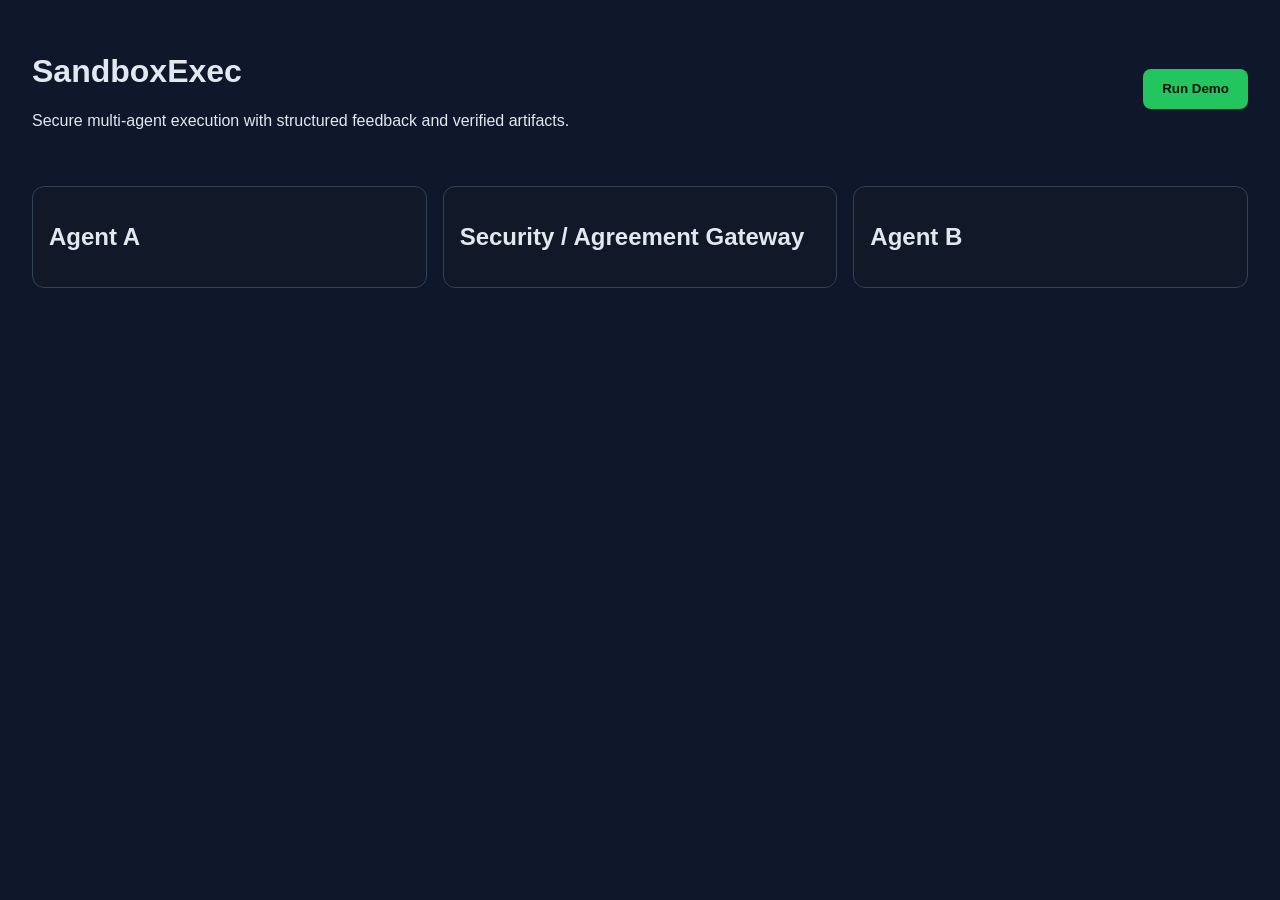
==== templates/index.html @ 67577332 "Build SandboxExec MVP" ====
<!doctype html>
<html lang="en">
  <head>
    <meta charset="UTF-8" />
    <meta name="viewport" content="width=device-width, initial-scale=1.0" />
    <title>SandboxExec</title>
    <link rel="stylesheet" href="/static/style.css" />
  </head>
  <body>
    <div class="container">
      <header>
        <div>
          <h1>SandboxExec</h1>
          <p>Secure multi-agent execution with structured feedback and verified artifacts.</p>
        </div>
        <button id="run-demo">Run Demo</button>
      </header>

      <div id="timeline" class="timeline"></div>

      <main class="grid">
        <section class="panel">
          <h2>Agent A</h2>
          <div id="agent-a-panel" class="content"></div>
        </section>

        <section class="panel">
          <h2>Security / Agreement Gateway</h2>
          <div id="gateway-panel" class="content"></div>
        </section>

        <section class="panel">
          <h2>Agent B</h2>
          <div id="agent-b-panel" class="content"></div>
        </section>
      </main>
    </div>

    <script src="/static/app.js"></script>
  </body>
</html>
---- static/style.css ----
* { box-sizing: border-box; }
body {
  margin: 0;
  font-family: Arial, sans-serif;
  background: #0f172a;
  color: #e2e8f0;
}
.container {
  max-width: 1400px;
  margin: 0 auto;
  padding: 2rem;
}
header {
  display: flex;
  justify-content: space-between;
  align-items: center;
  gap: 1rem;
  margin-bottom: 1rem;
}
button {
  background: #22c55e;
  color: #04110b;
  border: none;
  font-weight: 700;
  padding: 0.8rem 1.2rem;
  border-radius: 8px;
  cursor: pointer;
}
button:disabled {
  opacity: 0.7;
  cursor: wait;
}
.timeline {
  display: flex;
  gap: 0.5rem;
  flex-wrap: wrap;
  margin-bottom: 1.5rem;
}
.step {
  background: #1e293b;
  border: 1px solid #334155;
  border-radius: 999px;
  padding: 0.45rem 0.8rem;
  font-size: 0.8rem;
  text-transform: uppercase;
}
.grid {
  display: grid;
  grid-template-columns: repeat(3, minmax(0, 1fr));
  gap: 1rem;
}
.panel {
  background: #111827;
  border: 1px solid #334155;
  border-radius: 12px;
  padding: 1rem;
}
.content {
  display: flex;
  flex-direction: column;
  gap: 1rem;
}
.card {
  background: #0b1220;
  border: 1px solid #1f2937;
  border-radius: 8px;
  padding: 0.8rem;
}
.card h3 {
  margin-top: 0;
  margin-bottom: 0.5rem;
  font-size: 1rem;
}
pre {
  white-space: pre-wrap;
  word-break: break-word;
  margin: 0;
  font-size: 0.76rem;
  line-height: 1.5;
}
.artifact-box {
  background: rgba(34, 197, 94, 0.08);
  border: 1px solid rgba(34, 197, 94, 0.3);
  border-radius: 8px;
  padding: 0.8rem;
}
@media (max-width: 900px) {
  .grid {
    grid-template-columns: 1fr;
  }
  header {
    flex-direction: column;
    align-items: flex-start;
  }
}
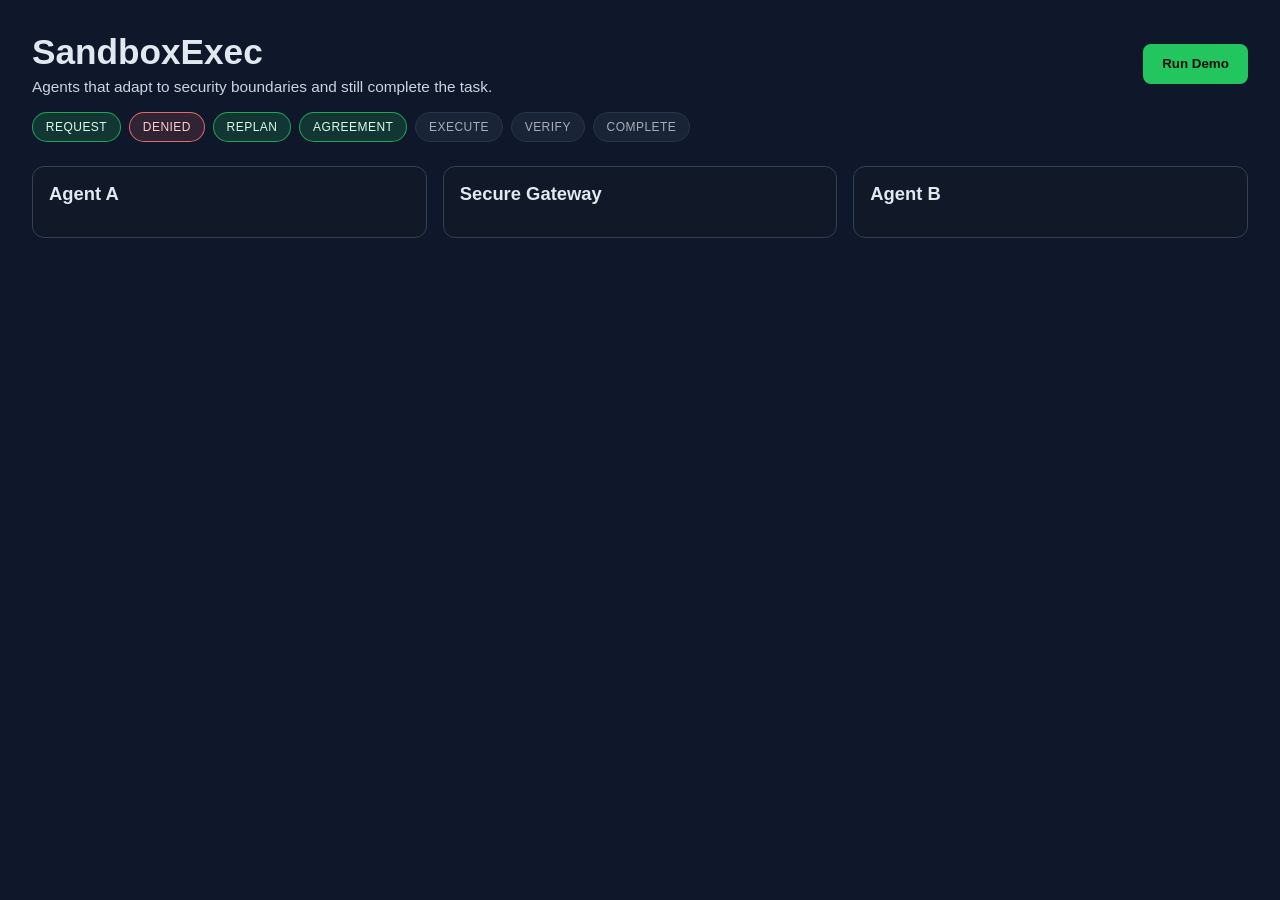
==== commit b3b46262: "Improve demo UI readability" ====
--- a/templates/index.html
+++ b/templates/index.html
@@ -11,7 +11,7 @@
       <header>
         <div>
           <h1>SandboxExec</h1>
-          <p>Secure multi-agent execution with structured feedback and verified artifacts.</p>
+          <p>Agents that adapt to security boundaries and still complete the task.</p>
         </div>
         <button id="run-demo">Run Demo</button>
       </header>
@@ -25,7 +25,7 @@
         </section>
 
         <section class="panel">
-          <h2>Security / Agreement Gateway</h2>
+          <h2>Secure Gateway</h2>
           <div id="gateway-panel" class="content"></div>
         </section>
 
--- a/static/style.css
+++ b/static/style.css
@@ -16,6 +16,15 @@
   align-items: center;
   gap: 1rem;
   margin-bottom: 1rem;
+}
+header h1 {
+  margin: 0;
+  font-size: 2.2rem;
+}
+header p {
+  margin: 0.35rem 0 0;
+  color: #cbd5e1;
+  font-size: 0.96rem;
 }
 button {
   background: #22c55e;
@@ -26,6 +35,20 @@
   border-radius: 8px;
   cursor: pointer;
 }
+button.secondary {
+  background: #1e293b;
+  border: 1px solid #475569;
+  color: #e2e8f0;
+  padding: 0.55rem 0.8rem;
+  font-size: 0.8rem;
+}
+button.ghost {
+  background: transparent;
+  border: 1px solid #475569;
+  color: #e2e8f0;
+  padding: 0.48rem 0.7rem;
+  font-size: 0.78rem;
+}
 button:disabled {
   opacity: 0.7;
   cursor: wait;
@@ -41,8 +64,24 @@
   border: 1px solid #334155;
   border-radius: 999px;
   padding: 0.45rem 0.8rem;
-  font-size: 0.8rem;
+  font-size: 0.75rem;
   text-transform: uppercase;
+  letter-spacing: 0.04em;
+  opacity: 0.72;
+  transition: all 0.2s ease;
+}
+.step.active {
+  opacity: 1;
+}
+.step.success {
+  background: rgba(34, 197, 94, 0.18);
+  border-color: rgba(34, 197, 94, 0.8);
+  color: #dcfce7;
+}
+.step.security {
+  background: rgba(248, 113, 113, 0.14);
+  border-color: rgba(248, 113, 113, 0.9);
+  color: #fecaca;
 }
 .grid {
   display: grid;
@@ -55,34 +94,131 @@
   border-radius: 12px;
   padding: 1rem;
 }
+.panel h2 {
+  margin: 0 0 1rem;
+  font-size: 1.15rem;
+}
 .content {
   display: flex;
   flex-direction: column;
-  gap: 1rem;
+  gap: 0.9rem;
 }
 .card {
   background: #0b1220;
   border: 1px solid #1f2937;
+  border-radius: 10px;
+  padding: 0.95rem;
+}
+.card-head {
+  display: flex;
+  justify-content: space-between;
+  align-items: center;
+  gap: 0.5rem;
+  margin-bottom: 0.5rem;
+}
+.card-label {
+  color: #94a3b8;
+  font-size: 0.73rem;
+  letter-spacing: 0.08em;
+  text-transform: uppercase;
+}
+.big {
+  font-size: 1.12rem;
+  font-weight: 700;
+  line-height: 1.35;
+  margin: 0.4rem 0;
+}
+.muted {
+  color: #cbd5e1;
+  font-size: 0.82rem;
+}
+.quote {
+  font-size: 0.9rem;
+  color: #f8fafc;
+  margin: 0.5rem 0;
+  line-height: 1.5;
+  font-style: italic;
+}
+.badges {
+  display: flex;
+  flex-wrap: wrap;
+  gap: 0.45rem;
+  margin: 0.7rem 0;
+}
+.badge {
+  display: inline-block;
+  background: #1e293b;
+  border: 1px solid #475569;
+  color: #cbd5e1;
+  border-radius: 999px;
+  padding: 0.25rem 0.55rem;
+  font-size: 0.72rem;
+}
+.list {
+  margin: 0.5rem 0 0;
+  padding-left: 1.1rem;
+  color: #e2e8f0;
+}
+.list li + li {
+  margin-top: 0.35rem;
+}
+strong {
+  color: #f8fafc;
+}
+.evidence {
+  margin-top: 0.7rem;
+  background: rgba(15, 23, 42, 0.9);
+  border: 1px solid #334155;
   border-radius: 8px;
-  padding: 0.8rem;
-}
-.card h3 {
-  margin-top: 0;
-  margin-bottom: 0.5rem;
-  font-size: 1rem;
+  padding: 0.7rem;
+}
+.evidence[hidden] {
+  display: none;
 }
 pre {
   white-space: pre-wrap;
   word-break: break-word;
   margin: 0;
-  font-size: 0.76rem;
+  font-size: 0.72rem;
   line-height: 1.5;
-}
-.artifact-box {
+  color: #cbd5e1;
+}
+.status {
+  display: inline-block;
+  padding: 0.35rem 0.6rem;
+  border-radius: 999px;
+  font-size: 0.78rem;
+  letter-spacing: 0.08em;
+  text-transform: uppercase;
+  font-weight: 700;
+}
+.status.denied {
+  background: rgba(239, 68, 68, 0.15);
+  color: #fecaca;
+  border: 1px solid rgba(239, 68, 68, 0.7);
+}
+.status.approved {
+  background: rgba(34, 197, 94, 0.12);
+  color: #dcfce7;
+  border: 1px solid rgba(34, 197, 94, 0.7);
+}
+.status.verified {
+  background: rgba(59, 130, 246, 0.12);
+  color: #bfdbfe;
+  border: 1px solid rgba(59, 130, 246, 0.8);
+}
+.feature-box {
   background: rgba(34, 197, 94, 0.08);
   border: 1px solid rgba(34, 197, 94, 0.3);
   border-radius: 8px;
-  padding: 0.8rem;
+  padding: 0.9rem;
+}
+.feature-box strong {
+  display: block;
+  margin-bottom: 0.35rem;
+}
+.center {
+  text-align: center;
 }
 @media (max-width: 900px) {
   .grid {
